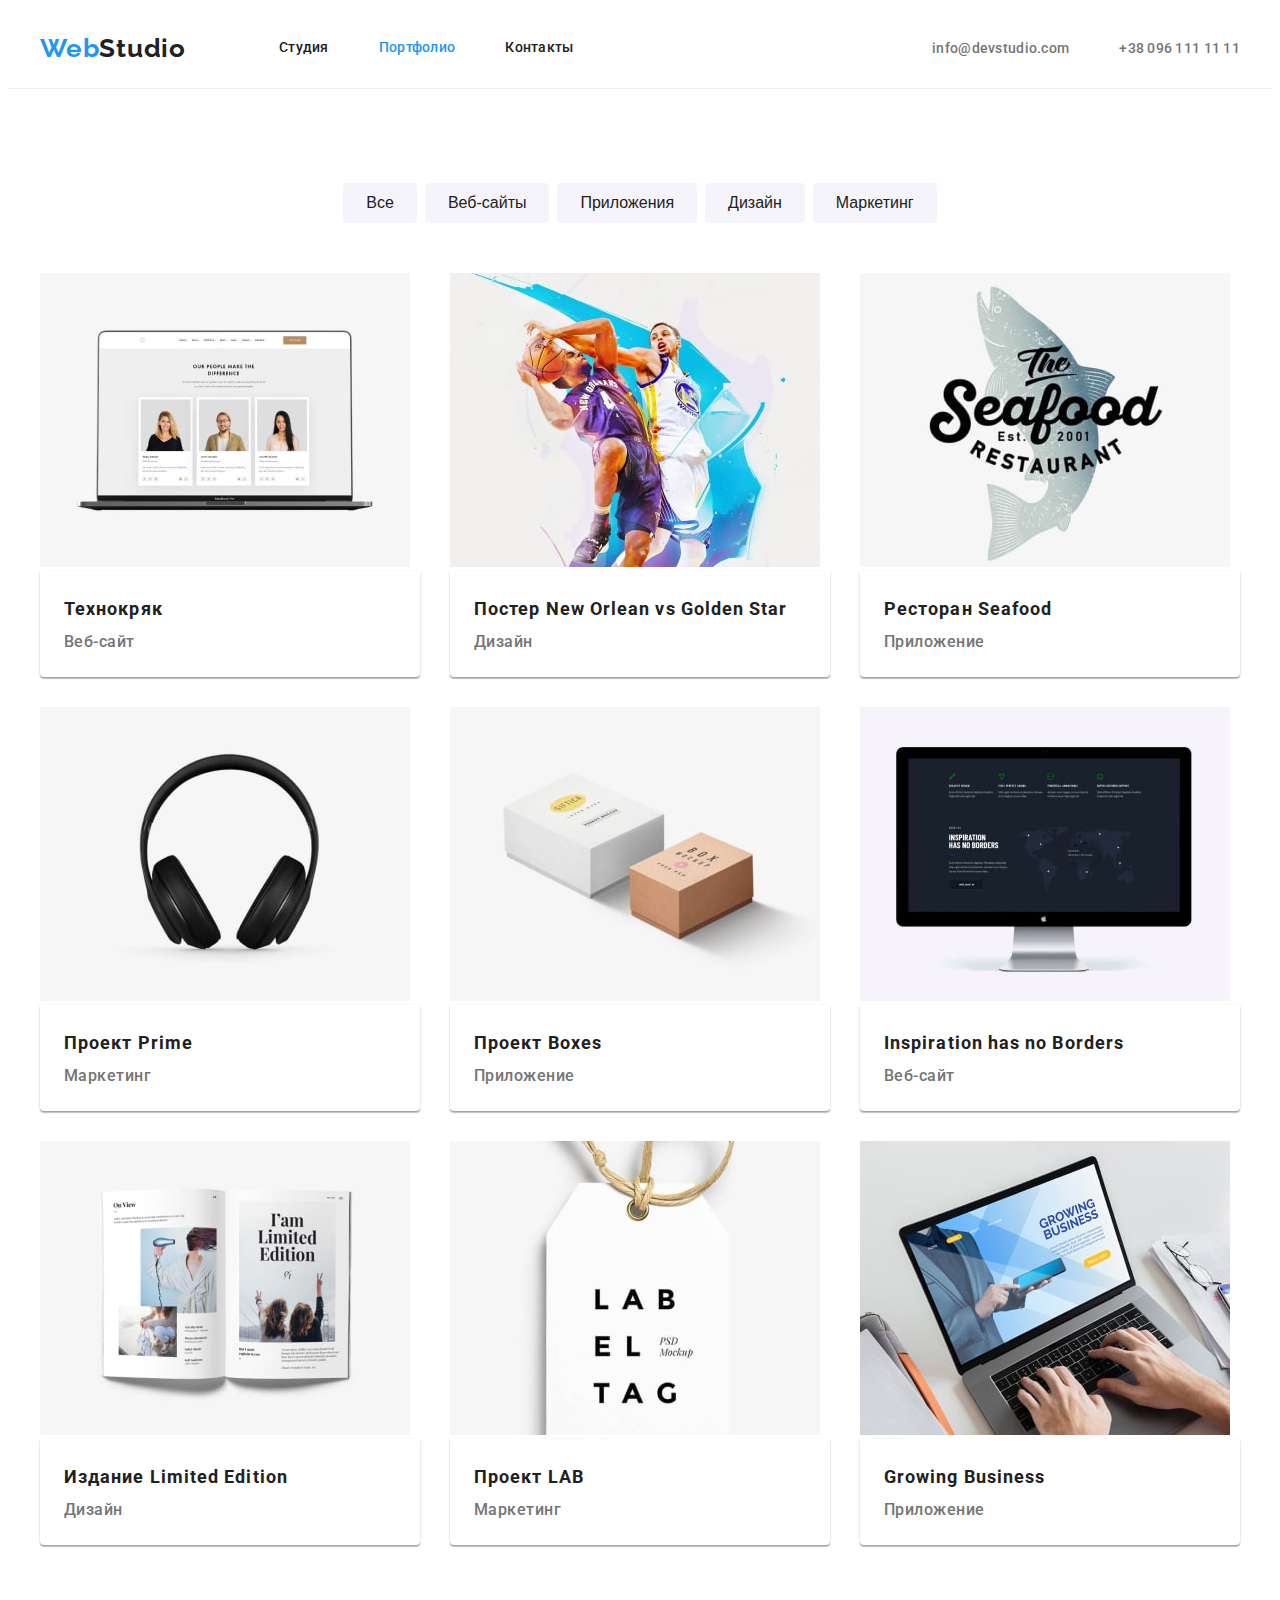
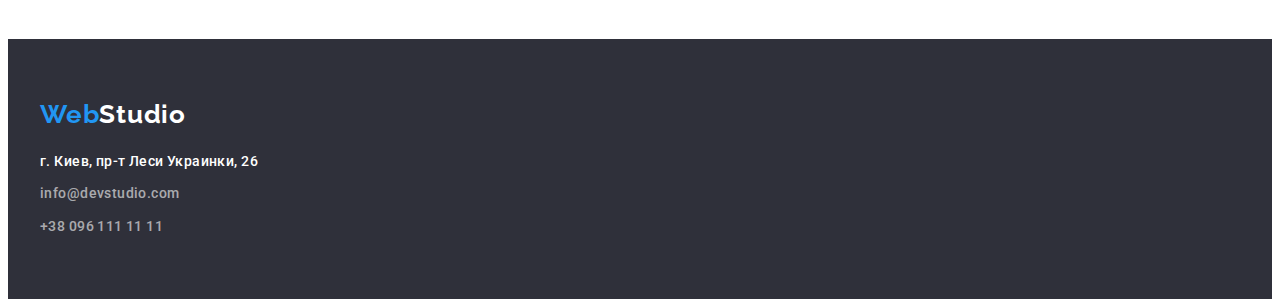
==== portfolio.html @ 84a2682f "hw 4 start" ====
<!DOCTYPE html>
<html lang="ru">
<head>
    <meta charset="UTF-8">
    <meta http-equiv="X-UA-Compatible" content="IE=edge">
    <meta name="viewport" content="width=device-width, initial-scale=1.0">
    <title>WebStudio</title>
    <link rel="preconnect" href="https://fonts.googleapis.com">
    <link rel="preconnect" href="https://fonts.gstatic.com" crossorigin>
    <link
        href="https://fonts.googleapis.com/css2?family=Raleway:wght@700&family=Roboto:wght@400;500;700;900&display=swap"
        rel="stylesheet">
        <link rel="stylesheet" href="https://cdnjs.cloudflare.com/ajax/libs/modern-normalize/1.1.0/modern-normalize.min.css"
            integrity="sha512-wpPYUAdjBVSE4KJnH1VR1HeZfpl1ub8YT/NKx4PuQ5NmX2tKuGu6U/JRp5y+Y8XG2tV+wKQpNHVUX03MfMFn9Q=="
            crossorigin="anonymous" referrerpolicy="no-referrer" />
    <link rel="stylesheet" href="./css/styles.css">
</head>
    <body class="body">
        <!----------------------------HEADER---------------------------->
        <header class="header">
            <nav class="container main-nav">
                <a class="title">Web<span class="title-studio">Studio</span></a>
                <ul class="menu-nav">
                    <li class="item"><a href="./index.html" class="item link">Студия</a></li>
                    <li class="item"><a href="" class="item link current">Портфолио</a></li>
                    <li class="item"><a href="" class="item link">Контакты</a></li>
                </ul>
                <ul class="header-list">
                    <li class="item"><a class="link" href="mailto:info@devstudio.com">info@devstudio.com</a></li>
                    <li class="item"><a class="link" href="tel:+380961111111">+38 096 111 11 11</a></li>
                </ul>
            </nav>
        </header>
        <!----------------------------FUNCTIONS---------------------------->
            <section class="section">
                <div class="container">
                    <h1 class="visually-hidden">Функции</h1>
                    <ul class="menu-list">
                        <li class="item"><button class="button" type="button">Все</button></li>
                        <li class="item"><button class="button" type="button">Веб-сайты</button></li>
                        <li class="item"><button class="button" type="button">Приложения</button></li>
                        <li class="item"><button class="button" type="button">Дизайн</button></li>
                        <li class="item"><button class="button" type="button">Маркетинг</button></li>
                    </ul>
                    <!----------------------------ALL---------------------------->
                    <ul class="all-list">
                        <li class="item">
                            <img src="./images/webpage-img.jpg" alt="Веб-сайт" width="370" height="294">
                            <div class="feature">
                            <h3 class="title">Технокряк</h3>
                            <p class="text">Веб-сайт</p>
                            </div>
                        </li>
                        <li class="item">
                            <img src="./images/design-img.jpg" alt="Дизайн" width="370" height="294">
                            <div class="feature">
                            <h3 class="title">Постер New Orlean vs Golden Star</h3>
                            <p class="text">Дизайн</p>
                            </div>
                        </li>
                        <li class="item">
                            <img src="./images/app-img.jpg" alt="Приложение" width="370" height="294">
                            <div class="feature">
                            <h3 class="title">Ресторан Seafood</h3>
                            <p class="text">Приложение</p>
                            </div>
                        </li>
                        <li class="item">
                            <img src="./images/marketing-img.jpg" alt="Маркетинг" width="370" height="294">
                            <div class="feature">
                            <h3 class="title">Проект Prime</h3>
                            <p class="text">Маркетинг</p>
                            </div>
                        </li>
                        <li class="item">
                            <img src="./images/app2-img.jpg" alt="Приложение" width="370" height="294">
                            <div class="feature">
                            <h3 class="title">Проект Boxes</h3>
                            <p class="text">Приложение</p>
                            </div>
                        </li>
                        <li class="item">
                            <img src="./images/webpage2-img.jpg" alt="Ольга Репина" width="370" height="294">
                            <div class="feature">
                            <h3 class="title">Inspiration has no Borders</h3>
                            <p class="text">Веб-сайт</p>
                            </div>
                        </li>
                        <li class="item">
                            <img src="./images/design2-img.jpg" alt="Дизайн" width="370" height="294">
                            <div class="feature">
                            <h3 class="title">Издание Limited Edition</h3>
                            <p class="text">Дизайн</p>
                            </div>
                        </li>
                        <li class="item">
                            <img src="./images/marketing2-img.jpg" alt="Маркетинг" width="370" height="294">
                            <div class="feature">
                            <h3 class="title">Проект LAB</h3>
                            <p class="text">Маркетинг</p>
                            </div>
                        </li>
                        <li class="item">
                            <img src="./images/app3-img.jpg" alt="Приложение" width="370" height="294">
                            <div class="feature">
                            <h3 class="title">Growing Business</h3>
                            <p class="text">Приложение</p>
                            </div>
                        </li>
                    </ul>
                </div>
            </section>
            <!----------------------------ADRESS---------------------------->
            <footer class="footer ">
                <div class="container">
                    <a class="title">Web<span class="title-studio">Studio</span></a>
                    <address>
                        <ul class="adress-list">
                            <li class="item">
                                <a class="link" href="https://goo.gl/maps/WsUC1m7or1tppbLx8" target="blank"
                                    rel="noopener noreferrer"><span class="geo">г. Киев, пр-т Леси Украинки, 26 </span></a>
                            </li>
                            <li class="item">
                                <a class="link" href="mailto:info@devstudio.com">info@devstudio.com</a>
                            </li>
                            <li class="item">
                                <a class="link" href="tel:+380961111111">+38 096 111 11 11</a>
                            </li>
                        </ul>
                    </address>
                </div>
            </footer>
    </body>
</html>
---- css/styles.css ----
:root {
  --webstudio-color: #2196f3;
  --menu-item-color: #212121;
  --header-adress-color: #757575;
  --hero-pre-title-color: #ffffff;
  --button-title-color: #ffffff;
  --qualities-title-color: #212121;
  --qualities-text-color: #757575;
  --about-title-color: #212121;
  --team-title-color: #212121;
  --employe-title-color: #212121;
  --employe-profession-color: #757575;
  --adress-geo-color: #ffffff;
  --footer-adress-color: rgba(255, 255, 255, 0.6);
  --menu-button-color: #212121;
  --all-item-name-color: #212121;
  --all-item-type: #757575;
}
body {
  font-family: "Roboto", sans-serif;
}
ul {
  list-style: none;
  padding: 0;
  margin: 0;
}
.link {
  text-decoration: none;
}
.no-padding {
  padding-top: 0;
  padding-bottom: 0;
}
.container {
  width: 1200px;
  padding-left: 15px;
  padding-right: 15px;
  margin-left: auto;
  margin-right: auto;
}
h1,
h2,
h3,
p {
  margin: 0px;
}
/*-------------------------------------STUDIO---------------*/
/*----------------------------HEADER----------------------------*/
.header {
  background-color: #ffffff;
  border-bottom: 1px solid #eeeeee;
}
.main-nav {
  display: flex;
  align-items: center;
}
.header .title {
  font-family: Raleway;
  font-weight: 700;
  font-size: 26px;
  line-height: 1.19;
  letter-spacing: 0.03em;
  color: var(--webstudio-color);
}
.header .title-studio {
  color: #212121;
}
.menu-nav {
  display: flex;
  margin-left: 93px;
}
.menu-nav .item + .item {
  margin-left: 50px;
}
.menu-nav .item .link {
  padding: 32px 0;
  font-weight: 500;
  font-size: 14px;
  line-height: 1.14;
  letter-spacing: 0.02em;
  color: var(--menu-item-color);
  display: block;
}
.menu-nav .item.link.current {
  color: #2196f3;
}
.menu-nav .item .link:hover,
.menu-nav .item .link:focus {
  font-weight: 500;
  font-size: 14px;
  line-height: 1.14;
  letter-spacing: 0.02em;
  color: #2196f3;
}
.header-list {
  display: flex;
  margin-left: auto;
}
.header-list .item + .item {
  margin-left: 50px;
}
.header-list .item .link {
  font-weight: 500;
  font-size: 14px;
  line-height: 1.14;
  letter-spacing: 0.02em;
  color: var(--header-adress-color);
}
.header-list .item .link:hover,
.header-list .item .link:focus {
  font-weight: 500;
  font-size: 14px;
  line-height: 1.14;
  letter-spacing: 0.02em;
  color: #2196f3;
}
/*----------------------------HERO----------------------------*/
.hero {
  padding: 200px 0;
  background: #2f303a;
  text-align: center;
}
.hero .title {
  font-weight: 900;
  font-size: 44px;
  line-height: 1.36;
  color: var(--hero-pre-title-color);
}
.hero .button {
  cursor: pointer;
  display: inline-block;
  border: 1px solid transparent;
  border-radius: 4px;
  box-shadow: 0px 4px 4px rgba(0, 0, 0, 0.15);
  padding: 10px 32px;
  min-width: 200px;
  min-height: 50px;
  color: var(--button-title-color);
  background-color: #2196f3;
  font-weight: 700;
  font-size: 16px;
  line-height: 1.87;
}
/*----------------------------FEATURES----------------------------*/
.section {
  padding-top: 94px;
  padding-bottom: 94px;
}
.section .hidden-title {
  position: absolute;
  white-space: nowrap;
  width: 1px;
  height: 1px;
  overflow: hidden;
  border: 0;
  padding: 0;
  clip: rect(0 0 0 0);
  clip-path: inset(50%);
  margin: -1px;
}
.features-list {
  display: flex;
}
.features-list .item + .item {
  margin-left: 30px;
}
.features-list .title {
  margin-top: 0px;
  margin-bottom: 10px;
  font-weight: 700;
  font-size: 14px;
  line-height: 1.14;
  letter-spacing: 0.03em;
  text-transform: uppercase;
  color: var(--qualities-title-color);
}
.features-list .text {
  margin-bottom: 0px;
  font-weight: 400;
  font-size: 14px;
  line-height: 1.71;
  letter-spacing: 0.03em;
  color: var(--qualities-text-color);
}
/*----------------------------ABOUT----------------------------*/
.about {
  padding-top: 0px;
}
.about .title {
  margin-top: 0px;
  margin-bottom: 0px;
  font-weight: 700;
  font-size: 36px;
  line-height: 1.16;
  text-align: center;
  letter-spacing: 0.03em;
  color: var(--about-title-color);
  margin-bottom: 50px;
}
.img {
  display: block;
  max-width: 100%;
}
.about-list {
  display: flex;
}
.about-list .item + .item {
  margin-left: 30px;
}
/*----------------------------TEAM----------------------------*/
.team {
  background: #f5f4fa;
}
.team-title {
  margin-bottom: 50px;
  font-weight: 700;
  font-size: 36px;
  line-height: 1.16;
  text-align: center;
  letter-spacing: 0.03em;
  color: var(--team-title-color);
}
.team-list {
  display: flex;
}
.team-list .item {
  background: #ffffff;
  box-shadow: 0px 1px 3px rgba(0, 0, 0, 0.12), 0px 1px 1px rgba(0, 0, 0, 0.14),
    0px 2px 1px rgba(0, 0, 0, 0.2);
  border-radius: 0px 0px 4px 4px;
}
.team-list .item + .item {
  margin-left: 30px;
}
.team-list .title {
  margin-bottom: 10px;
  font-weight: 500;
  font-size: 16px;
  line-height: 1.18;
  text-align: center;
  letter-spacing: 0.03em;
  color: var(--employe-title-color);
}
.team-list .text {
  font-weight: 400;
  font-size: 16px;
  line-height: 1.18;
  text-align: center;
  letter-spacing: 0.03em;
  color: var(--employe-profession-color);
}
.team .employe {
  padding-top: 30px;
  padding-bottom: 30px;
}
/*----------------------------ADRESS----------------------------*/
.footer {
  padding: 60px 0;
  background: #2f303a;
}
.adress .container {
  padding-top: 30px;
}
footer .title {
  font-style: normal;
  font-family: Raleway;
  font-weight: 700;
  font-size: 26px;
  line-height: 1.19;
  letter-spacing: 0.03em;
  color: var(--webstudio-color);
}
.footer .title-studio {
  color: #ffffff;
}

.adress-list .item {
  margin-top: 20px;
  margin-bottom: 0px;
}
.adress-list .link {
  font-style: normal;
  font-weight: 500;
  font-size: 14px;
  line-height: 1.71;
  letter-spacing: 0.03em;
  color: var(--footer-adress-color);
}
.geo {
  color: var(--adress-geo-color);
}

.adress-list .item + .item {
  margin-top: 9px;
}
/*-------------------------------------PORTFOLIO------------*/
/*----------------------------FUNCTIONS----------------------------*/
.section {
  background: #ffffff;
}
.visually-hidden {
  position: absolute;
  white-space: nowrap;
  width: 1px;
  height: 1px;
  overflow: hidden;
  border: 0;
  padding: 0;
  clip: rect(0 0 0 0);
  clip-path: inset(50%);
  margin: -1px;
}
.menu-list {
  margin-bottom: 50px;
  display: flex;
  justify-content: center;
}
.menu-list .item + .item {
  margin-left: 8px;
}
.menu-list .button {
  cursor: pointer;
  display: inline-block;
  border: 1px solid transparent;
  border-radius: 4px;
  padding: 6px 22px;
  min-width: 73px;
  min-height: 38px;
  color: var(--menu-button-color);
  background-color: #f5f4fa;
  font-weight: 500;
  font-size: 16px;
  line-height: 1.62;
  text-align: center;
}
.menu-list .button:hover,
.menu-list .button:focus {
  background-color: #2196f3;
  color: #ffffff;
  box-shadow: 0px 3px 1px rgba(0, 0, 0, 0.1), 0px 1px 2px rgba(0, 0, 0, 0.08),
    0px 2px 2px rgba(0, 0, 0, 0.12);
}
/*----------------------------ALL----------------------------*/
.all-list .item {
  width: calc((100% - 60px) / 3);
  margin-right: 30px;
  margin-bottom: 30px;
}
.all-list .item:nth-child(3n) {
  margin-right: 0px;
}
.all-list .item:nth-last-child(-n + 3) {
  margin-bottom: 0px;
}

.all-list {
  display: flex;
  flex-wrap: wrap;
}
.all-list .feature {
  padding: 20px 24px;
  background: #ffffff;
  box-shadow: 0px 1px 3px rgba(0, 0, 0, 0.12), 0px 1px 1px rgba(0, 0, 0, 0.14),
    0px 2px 1px rgba(0, 0, 0, 0.2);
  border-radius: 0px 0px 4px 4px;
}
.all-list .title {
  font-weight: 700;
  font-size: 18px;
  line-height: 2;
  letter-spacing: 0.06em;
  color: var(--all-item-name-color);
}
.all-list .text {
  font-weight: 500;
  font-size: 16px;
  line-height: 1.87;
  letter-spacing: 0.03em;
  color: var(--all-item-type);
}
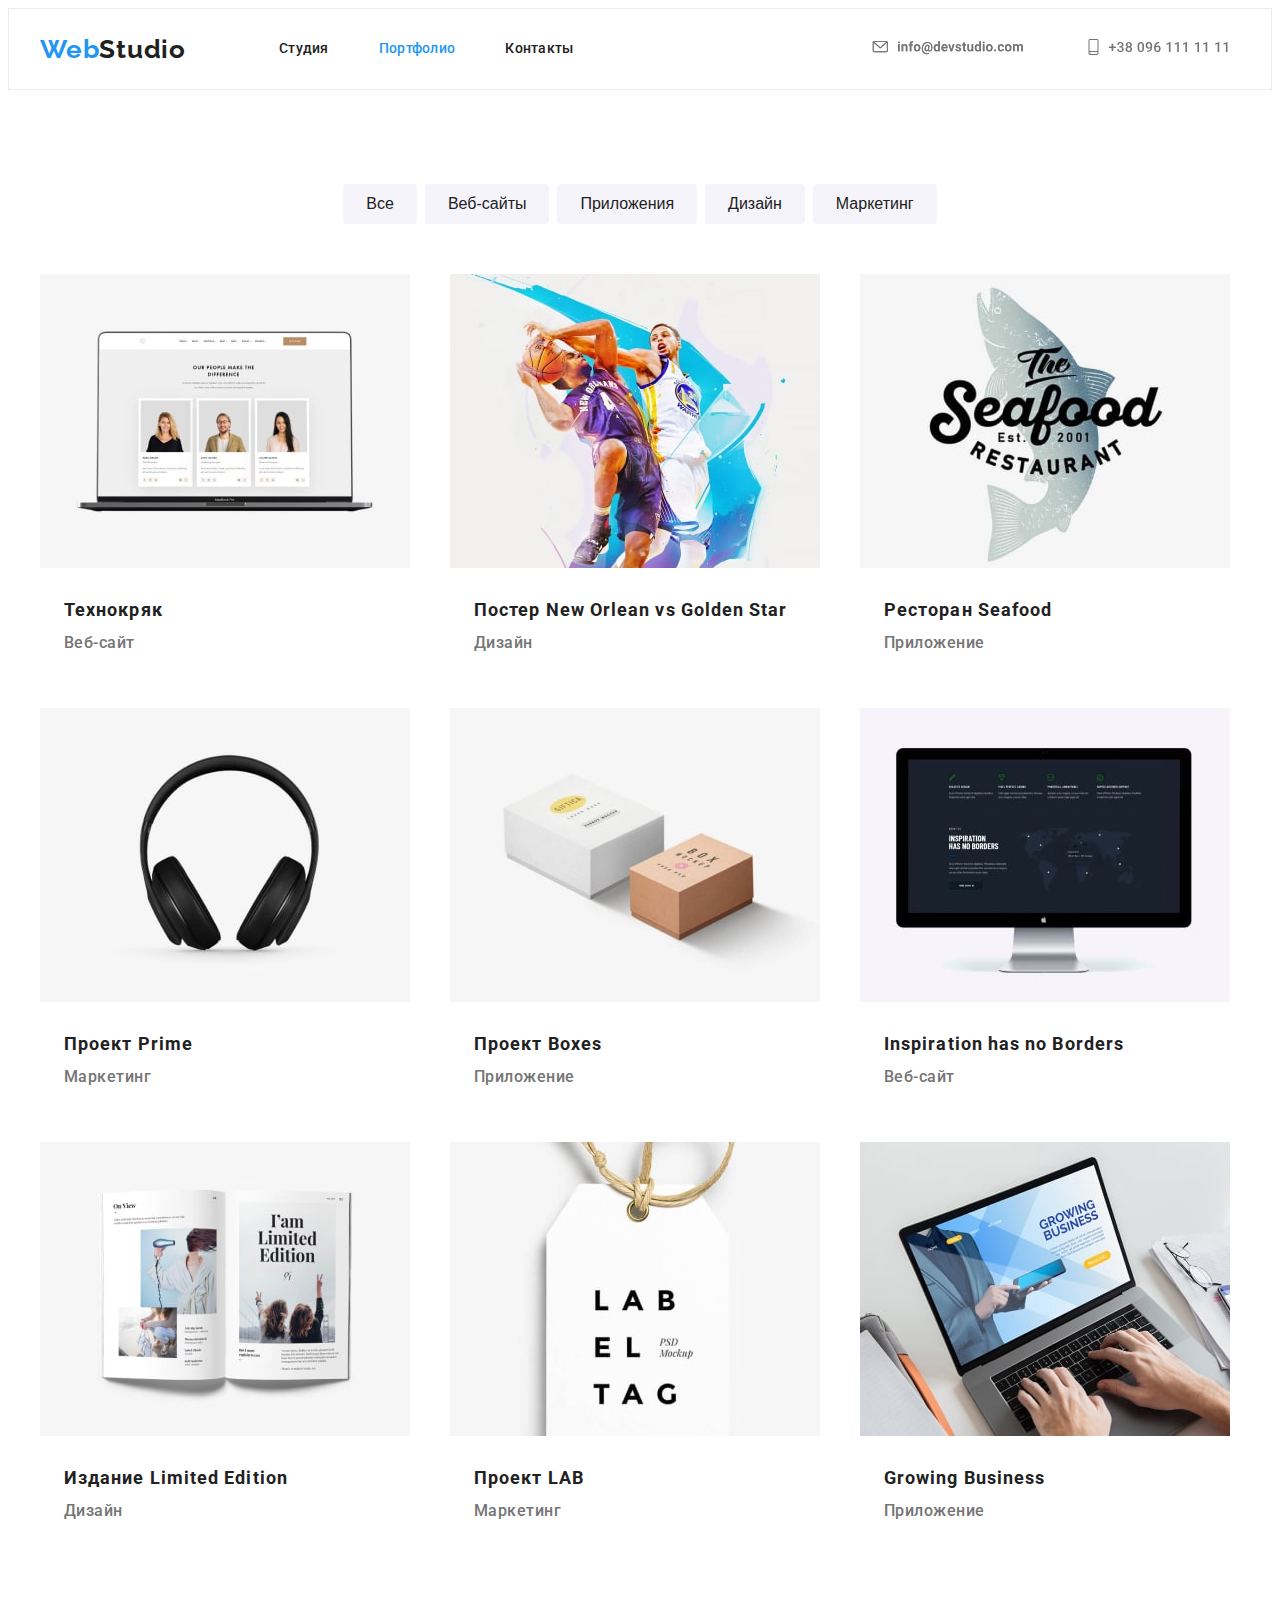
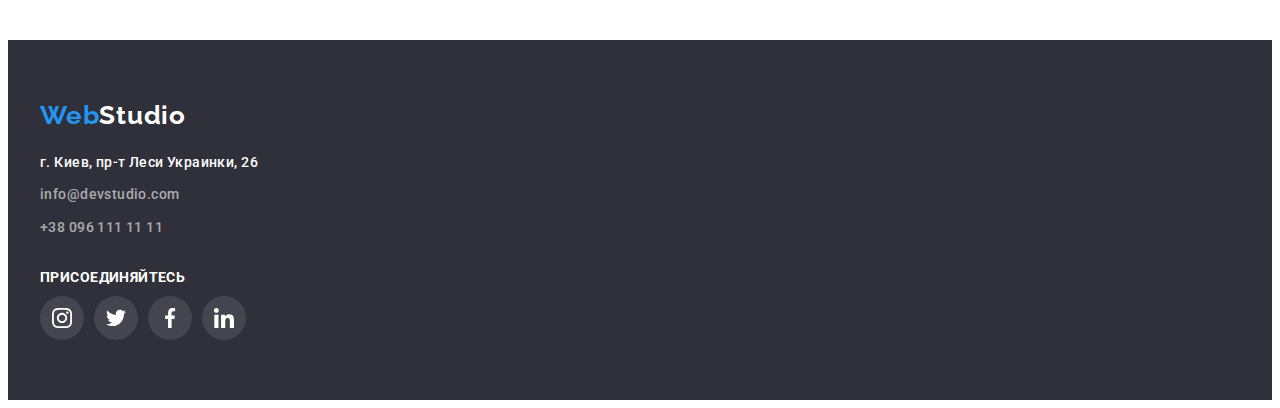
==== commit 7f817c69: "progress" ====
--- a/portfolio.html
+++ b/portfolio.html
@@ -25,9 +25,19 @@
                     <li class="item"><a href="" class="item link current">Портфолио</a></li>
                     <li class="item"><a href="" class="item link">Контакты</a></li>
                 </ul>
-                <ul class="header-list">
-                    <li class="item"><a class="link" href="mailto:info@devstudio.com">info@devstudio.com</a></li>
-                    <li class="item"><a class="link" href="tel:+380961111111">+38 096 111 11 11</a></li>
+                <ul class="list">
+                    <li class="item">
+                        <a class="link" href="mailto:info@devstudio.com">
+                            <svg class="image" width=161 height=16>
+                                <use href="../images/icons.svg#icon-e-mail"></use>
+                            </svg>
+                        </a>
+                    </li>
+                    <li class="item"><a class="link" href="tel:+380961111111">
+                            <svg class="image" width=161 height=16>
+                                <use href="../images/icons.svg#icon-tel"></use>
+                            </svg>
+                        </a></li>
                 </ul>
             </nav>
         </header>
@@ -111,8 +121,8 @@
                 </div>
             </section>
             <!----------------------------ADRESS---------------------------->
-            <footer class="footer ">
-                <div class="container">
+            <footer class="footer">
+                <div class="adress container">
                     <a class="title">Web<span class="title-studio">Studio</span></a>
                     <address>
                         <ul class="adress-list">
@@ -128,6 +138,39 @@
                             </li>
                         </ul>
                     </address>
+                    <div class="soc-link">
+                        <h3 class="second-title">присоединяйтесь</h3>
+                        <ul class="soc-list-footer">
+                            <li class="list-item">
+                                <a href="" class="link">
+                                    <svg class="icon" width="20" height="20">
+                                        <use href="./images/icons.svg#icon-instagram"></use>
+                                    </svg>
+                                </a>
+                            </li>
+                            <li class="list-item">
+                                <a href="" class="link">
+                                    <svg class="icon" width="20" height="20">
+                                        <use href="./images/icons.svg#icon-twitter"></use>
+                                    </svg>
+                                </a>
+                            </li>
+                            <li class="list-item">
+                                <a href="" class="link">
+                                    <svg class="icon" width="20" height="20">
+                                        <use href="./images/icons.svg#icon-facebook"></use>
+                                    </svg>
+                                </a>
+                            </li>
+                            <li class="list-item">
+                                <a href="" class="link">
+                                    <svg class="icon" width="20" height="20">
+                                        <use href="./images/icons.svg#icon-linkedin"></use>
+                                    </svg>
+                                </a>
+                            </li>
+                        </ul>
+                    </div>
                 </div>
             </footer>
     </body>
--- a/css/styles.css
+++ b/css/styles.css
@@ -44,11 +44,15 @@
 p {
   margin: 0px;
 }
+.section {
+  padding-top: 94px;
+  padding-bottom: 94px;
+}
 /*-------------------------------------STUDIO---------------*/
 /*----------------------------HEADER----------------------------*/
 .header {
   background-color: #ffffff;
-  border-bottom: 1px solid #eeeeee;
+  border: 1px solid #ececec;
 }
 .main-nav {
   display: flex;
@@ -92,22 +96,31 @@
   letter-spacing: 0.02em;
   color: #2196f3;
 }
-.header-list {
+.header .list {
   display: flex;
   margin-left: auto;
 }
-.header-list .item + .item {
+.header .list .image {
+  fill: #757575;
+}
+.header .list .image:hover {
+  fill: #2196f3;
+}
+.header .list .item + .item {
   margin-left: 50px;
 }
-.header-list .item .link {
+.header .list .icon {
+  padding-right: 10px;
+}
+.header .list .item .link {
   font-weight: 500;
   font-size: 14px;
   line-height: 1.14;
   letter-spacing: 0.02em;
   color: var(--header-adress-color);
 }
-.header-list .item .link:hover,
-.header-list .item .link:focus {
+.header .list .item .link:hover,
+.header .list .item .link:focus {
   font-weight: 500;
   font-size: 14px;
   line-height: 1.14;
@@ -115,9 +128,23 @@
   color: #2196f3;
 }
 /*----------------------------HERO----------------------------*/
+.overlay {
+  max-width: 1600px;
+  min-height: 600px;
+  padding-top: 200px;
+  margin-left: auto;
+  margin-right: auto;
+  background-image: linear-gradient(
+      rgba(47, 48, 58, 0.4),
+      rgba(47, 48, 58, 0.4)
+    ),
+    url(../images/hero-img.jpg);
+  background-repeat: no-repeat;
+  background-position: center;
+  background-size: cover;
+}
 .hero {
-  padding: 200px 0;
-  background: #2f303a;
+  padding: 0px 0px 0px 0px;
   text-align: center;
 }
 .hero .title {
@@ -127,6 +154,7 @@
   color: var(--hero-pre-title-color);
 }
 .hero .button {
+  margin-top: 30px;
   cursor: pointer;
   display: inline-block;
   border: 1px solid transparent;
@@ -142,10 +170,7 @@
   line-height: 1.87;
 }
 /*----------------------------FEATURES----------------------------*/
-.section {
-  padding-top: 94px;
-  padding-bottom: 94px;
-}
+
 .section .hidden-title {
   position: absolute;
   white-space: nowrap;
@@ -161,11 +186,21 @@
 .features-list {
   display: flex;
 }
+.features-list .image::before {
+  display: block;
+  content: "";
+  height: 120px;
+  background-size: contain;
+  background-repeat: no-repeat;
+  background-position: center;
+  background-color: #f5f4fa;
+}
 .features-list .item + .item {
   margin-left: 30px;
 }
+
 .features-list .title {
-  margin-top: 0px;
+  margin-top: 30px;
   margin-bottom: 10px;
   font-weight: 700;
   font-size: 14px;
@@ -183,10 +218,7 @@
   color: var(--qualities-text-color);
 }
 /*----------------------------ABOUT----------------------------*/
-.about {
-  padding-top: 0px;
-}
-.about .title {
+.about-title {
   margin-top: 0px;
   margin-bottom: 0px;
   font-weight: 700;
@@ -211,7 +243,7 @@
 .team {
   background: #f5f4fa;
 }
-.team-title {
+.team .title {
   margin-bottom: 50px;
   font-weight: 700;
   font-size: 36px;
@@ -220,46 +252,125 @@
   letter-spacing: 0.03em;
   color: var(--team-title-color);
 }
-.team-list {
-  display: flex;
-}
-.team-list .item {
+.team .list {
+  display: flex;
+}
+.team .list .item {
   background: #ffffff;
+}
+.team .list .item + .item {
+  margin-left: 30px;
+}
+.team .list .title {
+  margin-bottom: 10px;
+  font-weight: 500;
+  font-size: 16px;
+  line-height: 1.18;
+  text-align: center;
+  letter-spacing: 0.03em;
+  color: var(--employe-title-color);
+}
+.team .list .text {
+  margin-bottom: 16px;
+  font-weight: 400;
+  font-size: 16px;
+  line-height: 1.18;
+  text-align: center;
+  letter-spacing: 0.03em;
+  color: var(--employe-profession-color);
+}
+.team .employe {
+  padding-top: 30px;
+  padding-bottom: 30px;
   box-shadow: 0px 1px 3px rgba(0, 0, 0, 0.12), 0px 1px 1px rgba(0, 0, 0, 0.14),
     0px 2px 1px rgba(0, 0, 0, 0.2);
   border-radius: 0px 0px 4px 4px;
 }
-.team-list .item + .item {
+.soc-list {
+  display: flex;
+  justify-content: center;
+}
+.soc-list .icon {
+  fill: currentColor;
+}
+.soc-list .list-item {
+  width: 44px;
+  height: 44px;
+}
+.soc-list .list-item + .list-item {
+  margin-left: 10px;
+}
+.soc-list .link {
+  cursor: pointer;
+  width: 100%;
+  height: 100%;
+  border-radius: 50%;
+  display: flex;
+  align-items: center;
+  justify-content: center;
+  background-color: #ffffff;
+  color: #afb1b8;
+}
+.soc-list .link:hover,
+.soc-list .link:focus {
+  background-color: #2196f3;
+  color: #ffffff;
+}
+
+/*----------------------------CLIENTS----------------------------*/
+.clients .list {
+  display: flex;
+}
+.clients-title {
+  margin-top: 0px;
+  margin-bottom: 0px;
+  font-weight: 700;
+  font-size: 36px;
+  line-height: 1.16;
+  text-align: center;
+  letter-spacing: 0.03em;
+  color: var(--about-title-color);
+  margin-bottom: 50px;
+}
+.clients .button {
+  color: #afb1b8;
+  background-color: #ffffff;
+  border: 1px solid #afb1b8;
+  box-sizing: border-box;
+  border-radius: 4px;
+}
+.clients .button:hover {
+  color: #2196f3;
+  background-color: #ffffff;
+  border: 1px solid #2196f3;
+}
+.clients .button-icon {
+  fill: currentColor;
+  padding: 16px 32px;
+}
+
+.clients .list .item {
+  display: block;
+  content: "";
+  width: 170px;
+  height: 92px;
+  background-size: contain;
+  background-position: center;
+  background-color: #f5f4fa;
+}
+.clients .list .item + .item {
   margin-left: 30px;
-}
-.team-list .title {
-  margin-bottom: 10px;
-  font-weight: 500;
-  font-size: 16px;
-  line-height: 1.18;
-  text-align: center;
-  letter-spacing: 0.03em;
-  color: var(--employe-title-color);
-}
-.team-list .text {
-  font-weight: 400;
-  font-size: 16px;
-  line-height: 1.18;
-  text-align: center;
-  letter-spacing: 0.03em;
-  color: var(--employe-profession-color);
-}
-.team .employe {
-  padding-top: 30px;
-  padding-bottom: 30px;
 }
 /*----------------------------ADRESS----------------------------*/
 .footer {
   padding: 60px 0;
   background: #2f303a;
-}
+  display: flex;
+}
+
 .adress .container {
   padding-top: 30px;
+  display: flex;
 }
 footer .title {
   font-style: normal;
@@ -273,7 +384,6 @@
 .footer .title-studio {
   color: #ffffff;
 }
-
 .adress-list .item {
   margin-top: 20px;
   margin-bottom: 0px;
@@ -293,11 +403,48 @@
 .adress-list .item + .item {
   margin-top: 9px;
 }
+
+.soc-link .second-title {
+  margin-top: 30px;
+  margin-bottom: 10px;
+  font-weight: 700;
+  font-size: 14px;
+  line-height: 1.14;
+  letter-spacing: 0.03em;
+  text-transform: uppercase;
+  color: #ffffff;
+}
+.soc-list-footer {
+  display: flex;
+}
+.soc-list-footer .icon {
+  fill: currentColor;
+}
+.soc-list-footer .list-item {
+  width: 44px;
+  height: 44px;
+}
+.soc-list-footer .list-item + .list-item {
+  margin-left: 10px;
+}
+.soc-list-footer .link {
+  cursor: pointer;
+  width: 100%;
+  height: 100%;
+  border-radius: 50%;
+  display: flex;
+  align-items: center;
+  justify-content: center;
+  background-color: rgba(255, 255, 255, 0.1);
+  color: #ffffff;
+}
+.soc-list-footer .link:hover,
+.soc-list-footer .link:focus {
+  background-color: #2196f3;
+  color: #ffffff;
+}
 /*-------------------------------------PORTFOLIO------------*/
 /*----------------------------FUNCTIONS----------------------------*/
-.section {
-  background: #ffffff;
-}
 .visually-hidden {
   position: absolute;
   white-space: nowrap;
@@ -360,9 +507,12 @@
 .all-list .feature {
   padding: 20px 24px;
   background: #ffffff;
+
+  border-radius: 0px 0px 4px 4px;
+}
+.all-list .item:hover {
   box-shadow: 0px 1px 3px rgba(0, 0, 0, 0.12), 0px 1px 1px rgba(0, 0, 0, 0.14),
     0px 2px 1px rgba(0, 0, 0, 0.2);
-  border-radius: 0px 0px 4px 4px;
 }
 .all-list .title {
   font-weight: 700;
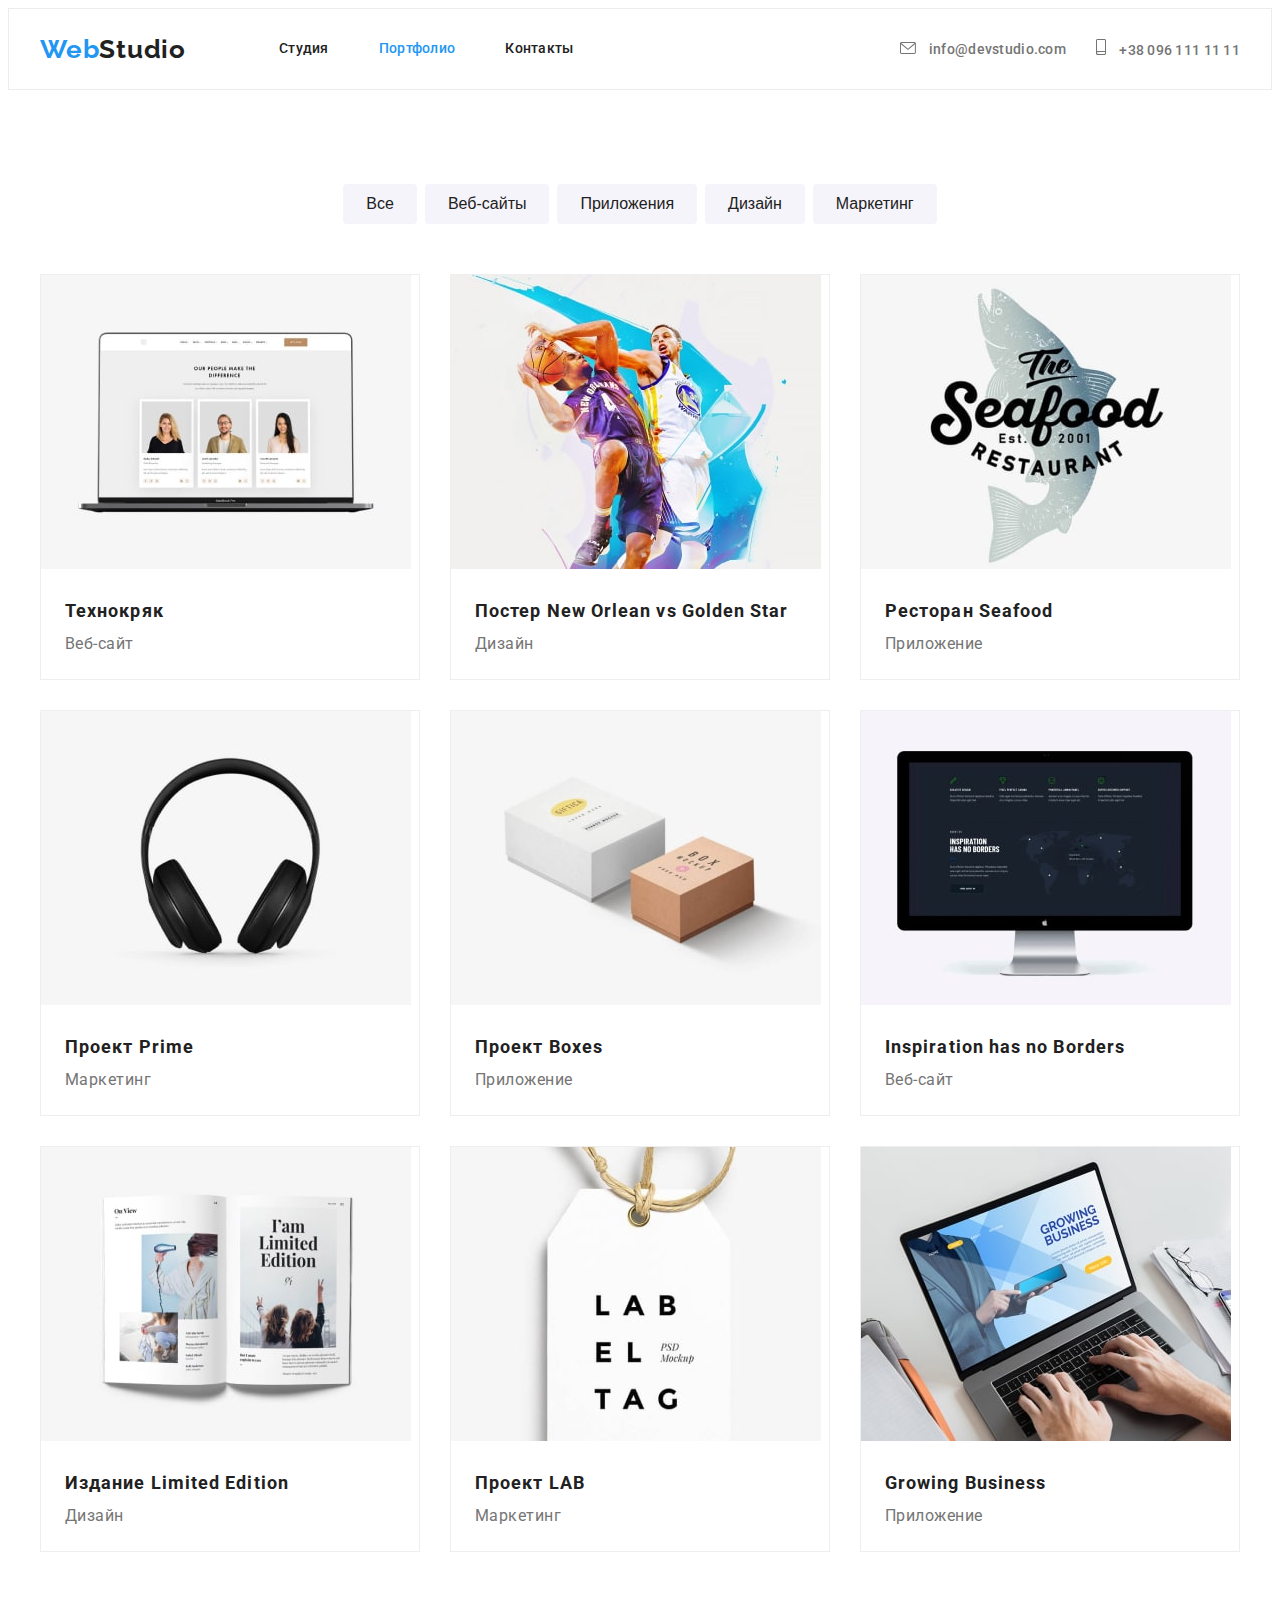
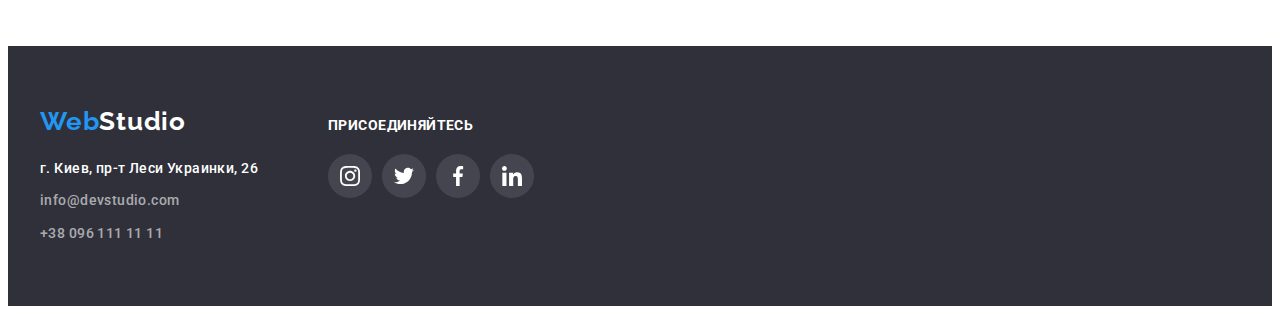
==== commit 890734bf: "finaly" ====
--- a/portfolio.html
+++ b/portfolio.html
@@ -25,19 +25,23 @@
                     <li class="item"><a href="" class="item link current">Портфолио</a></li>
                     <li class="item"><a href="" class="item link">Контакты</a></li>
                 </ul>
-                <ul class="list">
+                <ul class="contacts">
                     <li class="item">
                         <a class="link" href="mailto:info@devstudio.com">
-                            <svg class="image" width=161 height=16>
-                                <use href="../images/icons.svg#icon-e-mail"></use>
+                            <svg class="icon" width=16px height=12px>
+                                <use href="./images/icons.svg#icon-envelope"></use>
                             </svg>
+                            info@devstudio.com
                         </a>
                     </li>
-                    <li class="item"><a class="link" href="tel:+380961111111">
-                            <svg class="image" width=161 height=16>
-                                <use href="../images/icons.svg#icon-tel"></use>
+                    <li class="item">
+                        <a class="link" href="tel:+380961111111">
+                            <svg class="icon" width=10 height=16>
+                                <use href="./images/icons.svg#icon-smartphone"></use>
                             </svg>
-                        </a></li>
+                            +38 096 111 11 11
+                        </a>
+                    </li>
                 </ul>
             </nav>
         </header>
@@ -53,116 +57,137 @@
                         <li class="item"><button class="button" type="button">Маркетинг</button></li>
                     </ul>
                     <!----------------------------ALL---------------------------->
-                    <ul class="all-list">
-                        <li class="item">
+                    <ul class="projects">
+                        <li class="item">
+                            <a href="" class="link" type="button">
                             <img src="./images/webpage-img.jpg" alt="Веб-сайт" width="370" height="294">
                             <div class="feature">
                             <h3 class="title">Технокряк</h3>
                             <p class="text">Веб-сайт</p>
                             </div>
-                        </li>
-                        <li class="item">
+                            </a>
+                        </li>
+                        <li class="item">
+                            <a href="" class="link" type="button">
                             <img src="./images/design-img.jpg" alt="Дизайн" width="370" height="294">
                             <div class="feature">
                             <h3 class="title">Постер New Orlean vs Golden Star</h3>
                             <p class="text">Дизайн</p>
                             </div>
-                        </li>
-                        <li class="item">
+                            </a>
+                        </li>
+                        <li class="item">
+                            <a href="" class="link" type="button">
                             <img src="./images/app-img.jpg" alt="Приложение" width="370" height="294">
                             <div class="feature">
                             <h3 class="title">Ресторан Seafood</h3>
                             <p class="text">Приложение</p>
                             </div>
-                        </li>
-                        <li class="item">
+                            </a>
+                        </li>
+                        <li class="item">
+                            <a href="" class="link" type="button">
                             <img src="./images/marketing-img.jpg" alt="Маркетинг" width="370" height="294">
                             <div class="feature">
                             <h3 class="title">Проект Prime</h3>
                             <p class="text">Маркетинг</p>
                             </div>
-                        </li>
-                        <li class="item">
+                            </a>
+                        </li>
+                        <li class="item">
+                            <a href="" class="link" type="button">
                             <img src="./images/app2-img.jpg" alt="Приложение" width="370" height="294">
                             <div class="feature">
                             <h3 class="title">Проект Boxes</h3>
                             <p class="text">Приложение</p>
                             </div>
-                        </li>
-                        <li class="item">
+                            </a>
+                        </li>
+                        <li class="item">
+                            <a href="" class="link" type="button">
                             <img src="./images/webpage2-img.jpg" alt="Ольга Репина" width="370" height="294">
                             <div class="feature">
                             <h3 class="title">Inspiration has no Borders</h3>
                             <p class="text">Веб-сайт</p>
                             </div>
-                        </li>
-                        <li class="item">
+                            </a>
+                        </li>
+                        <li class="item">
+                            <a href="" class="link" type="button">
                             <img src="./images/design2-img.jpg" alt="Дизайн" width="370" height="294">
                             <div class="feature">
                             <h3 class="title">Издание Limited Edition</h3>
                             <p class="text">Дизайн</p>
                             </div>
-                        </li>
-                        <li class="item">
+                            </a>
+                        </li>
+                        <li class="item">
+                            <a href="" class="link" type="button">
                             <img src="./images/marketing2-img.jpg" alt="Маркетинг" width="370" height="294">
                             <div class="feature">
                             <h3 class="title">Проект LAB</h3>
                             <p class="text">Маркетинг</p>
                             </div>
-                        </li>
-                        <li class="item">
+                            </a>
+                        </li>
+                        <li class="item">
+                            <a href="" class="link" type="button">
                             <img src="./images/app3-img.jpg" alt="Приложение" width="370" height="294">
                             <div class="feature">
                             <h3 class="title">Growing Business</h3>
                             <p class="text">Приложение</p>
                             </div>
+                            </a>
                         </li>
                     </ul>
                 </div>
             </section>
             <!----------------------------ADRESS---------------------------->
             <footer class="footer">
-                <div class="adress container">
-                    <a class="title">Web<span class="title-studio">Studio</span></a>
-                    <address>
-                        <ul class="adress-list">
-                            <li class="item">
-                                <a class="link" href="https://goo.gl/maps/WsUC1m7or1tppbLx8" target="blank"
-                                    rel="noopener noreferrer"><span class="geo">г. Киев, пр-т Леси Украинки, 26 </span></a>
-                            </li>
-                            <li class="item">
-                                <a class="link" href="mailto:info@devstudio.com">info@devstudio.com</a>
-                            </li>
-                            <li class="item">
-                                <a class="link" href="tel:+380961111111">+38 096 111 11 11</a>
-                            </li>
-                        </ul>
-                    </address>
+                <div class="container">
+                    <div class="adress">
+            
+                        <address>
+                            <a class="title">Web<span class="title-studio">Studio</span></a>
+                            <ul class="list">
+                                <li class="item">
+                                    <a class="link" href="https://goo.gl/maps/WsUC1m7or1tppbLx8" target="blank"
+                                        rel="noopener noreferrer"><span class="geo">г. Киев, пр-т Леси Украинки, 26 </span></a>
+                                </li>
+                                <li class="item">
+                                    <a class="link" href="mailto:info@devstudio.com">info@devstudio.com</a>
+                                </li>
+                                <li class="item">
+                                    <a class="link" href="tel:+380961111111">+38 096 111 11 11</a>
+                                </li>
+                            </ul>
+                        </address>
+                    </div>
                     <div class="soc-link">
-                        <h3 class="second-title">присоединяйтесь</h3>
-                        <ul class="soc-list-footer">
-                            <li class="list-item">
+                        <h3 class="title">присоединяйтесь</h3>
+                        <ul class="list">
+                            <li class="item">
                                 <a href="" class="link">
                                     <svg class="icon" width="20" height="20">
                                         <use href="./images/icons.svg#icon-instagram"></use>
                                     </svg>
                                 </a>
                             </li>
-                            <li class="list-item">
+                            <li class="item">
                                 <a href="" class="link">
                                     <svg class="icon" width="20" height="20">
                                         <use href="./images/icons.svg#icon-twitter"></use>
                                     </svg>
                                 </a>
                             </li>
-                            <li class="list-item">
+                            <li class="item">
                                 <a href="" class="link">
                                     <svg class="icon" width="20" height="20">
                                         <use href="./images/icons.svg#icon-facebook"></use>
                                     </svg>
                                 </a>
                             </li>
-                            <li class="list-item">
+                            <li class="item">
                                 <a href="" class="link">
                                     <svg class="icon" width="20" height="20">
                                         <use href="./images/icons.svg#icon-linkedin"></use>
--- a/css/styles.css
+++ b/css/styles.css
@@ -76,7 +76,7 @@
 .menu-nav .item + .item {
   margin-left: 50px;
 }
-.menu-nav .item .link {
+.menu-nav .link {
   padding: 32px 0;
   font-weight: 500;
   font-size: 14px;
@@ -85,42 +85,40 @@
   color: var(--menu-item-color);
   display: block;
 }
-.menu-nav .item.link.current {
+.menu-nav .link.current {
   color: #2196f3;
 }
-.menu-nav .item .link:hover,
-.menu-nav .item .link:focus {
+.menu-nav .link:hover,
+.menu-nav .link:focus {
   font-weight: 500;
   font-size: 14px;
   line-height: 1.14;
   letter-spacing: 0.02em;
   color: #2196f3;
 }
-.header .list {
+.contacts {
   display: flex;
   margin-left: auto;
 }
-.header .list .image {
-  fill: #757575;
-}
-.header .list .image:hover {
-  fill: #2196f3;
-}
-.header .list .item + .item {
-  margin-left: 50px;
-}
-.header .list .icon {
-  padding-right: 10px;
-}
-.header .list .item .link {
+.contacts .item + .item {
+  margin-left: 30px;
+}
+.contacts .icon {
+  margin-right: 10px;
+  fill: currentColor;
+}
+.contacts .icon:hover {
+  fill: currentColor;
+}
+.contacts .item .link {
   font-weight: 500;
   font-size: 14px;
   line-height: 1.14;
   letter-spacing: 0.02em;
   color: var(--header-adress-color);
 }
-.header .list .item .link:hover,
-.header .list .item .link:focus {
+.contacts .item .link:hover,
+.contacts .item .link:focus {
   font-weight: 500;
   font-size: 14px;
   line-height: 1.14;
@@ -129,8 +127,8 @@
 }
 /*----------------------------HERO----------------------------*/
 .overlay {
+  padding: 200px 0px;
   max-width: 1600px;
-  min-height: 600px;
   padding-top: 200px;
   margin-left: auto;
   margin-right: auto;
@@ -183,23 +181,24 @@
   clip-path: inset(50%);
   margin: -1px;
 }
-.features-list {
-  display: flex;
-}
-.features-list .image::before {
-  display: block;
-  content: "";
+.features .list {
+  display: flex;
+}
+.features .image {
+  display: flex;
+  width: 270px;
   height: 120px;
-  background-size: contain;
-  background-repeat: no-repeat;
-  background-position: center;
-  background-color: #f5f4fa;
-}
-.features-list .item + .item {
+  background: #f5f4fa;
+  border-radius: 4px;
+  align-items: center;
+  justify-content: center;
+  margin-bottom: 30px;
+}
+.features .item + .item {
   margin-left: 30px;
 }
 
-.features-list .title {
+.features .title {
   margin-top: 30px;
   margin-bottom: 10px;
   font-weight: 700;
@@ -209,7 +208,7 @@
   text-transform: uppercase;
   color: var(--qualities-title-color);
 }
-.features-list .text {
+.features .text {
   margin-bottom: 0px;
   font-weight: 400;
   font-size: 14px;
@@ -318,7 +317,7 @@
 }
 
 /*----------------------------CLIENTS----------------------------*/
-.clients .list {
+.clients {
   display: flex;
 }
 .clients-title {
@@ -332,33 +331,31 @@
   color: var(--about-title-color);
   margin-bottom: 50px;
 }
-.clients .button {
+.clients .link {
+  display: flex;
+  width: 100%;
+  height: 100%;
   color: #afb1b8;
   background-color: #ffffff;
   border: 1px solid #afb1b8;
-  box-sizing: border-box;
   border-radius: 4px;
-}
-.clients .button:hover {
+  align-items: center;
+  justify-content: center;
+}
+.clients .link:hover {
   color: #2196f3;
   background-color: #ffffff;
   border: 1px solid #2196f3;
 }
-.clients .button-icon {
+.clients .icon {
   fill: currentColor;
-  padding: 16px 32px;
 }
 
-.clients .list .item {
-  display: block;
-  content: "";
+.clients .item {
   width: 170px;
   height: 92px;
-  background-size: contain;
-  background-position: center;
-  background-color: #f5f4fa;
-}
-.clients .list .item + .item {
+}
+.clients .item + .item {
   margin-left: 30px;
 }
 /*----------------------------ADRESS----------------------------*/
@@ -368,11 +365,16 @@
   display: flex;
 }
 
-.adress .container {
-  padding-top: 30px;
-  display: flex;
-}
-footer .title {
+.footer .container {
+  display: flex;
+}
+.adress {
+  margin-right: 70px;
+}
+.adress .list {
+  margin-top: 20px;
+}
+.adress .title {
   font-style: normal;
   font-family: Raleway;
   font-weight: 700;
@@ -381,14 +383,13 @@
   letter-spacing: 0.03em;
   color: var(--webstudio-color);
 }
-.footer .title-studio {
+.adress .title-studio {
   color: #ffffff;
 }
-.adress-list .item {
-  margin-top: 20px;
-  margin-bottom: 0px;
-}
-.adress-list .link {
+.adress .item + .item {
+  margin-top: 9px;
+}
+.adress .link {
   font-style: normal;
   font-weight: 500;
   font-size: 14px;
@@ -399,14 +400,12 @@
 .geo {
   color: var(--adress-geo-color);
 }
-
-.adress-list .item + .item {
-  margin-top: 9px;
-}
-
-.soc-link .second-title {
-  margin-top: 30px;
-  margin-bottom: 10px;
+.soc-link {
+  width: 206px;
+  height: 80px;
+}
+.soc-link .title {
+  margin-top: 12px;
   font-weight: 700;
   font-size: 14px;
   line-height: 1.14;
@@ -414,20 +413,21 @@
   text-transform: uppercase;
   color: #ffffff;
 }
-.soc-list-footer {
-  display: flex;
-}
-.soc-list-footer .icon {
+.soc-link .list {
+  display: flex;
+  margin-top: 20px;
+}
+.soc-link .icon {
   fill: currentColor;
 }
-.soc-list-footer .list-item {
+.soc-link .item {
   width: 44px;
   height: 44px;
 }
-.soc-list-footer .list-item + .list-item {
+.soc-link .item + .item {
   margin-left: 10px;
 }
-.soc-list-footer .link {
+.soc-link .link {
   cursor: pointer;
   width: 100%;
   height: 100%;
@@ -438,8 +438,8 @@
   background-color: rgba(255, 255, 255, 0.1);
   color: #ffffff;
 }
-.soc-list-footer .link:hover,
-.soc-list-footer .link:focus {
+.soc-link .link:hover,
+.soc-link .link:focus {
   background-color: #2196f3;
   color: #ffffff;
 }
@@ -488,41 +488,42 @@
     0px 2px 2px rgba(0, 0, 0, 0.12);
 }
 /*----------------------------ALL----------------------------*/
-.all-list .item {
+.projects {
+  display: flex;
+  flex-wrap: wrap;
+}
+.projects .item {
   width: calc((100% - 60px) / 3);
   margin-right: 30px;
   margin-bottom: 30px;
-}
-.all-list .item:nth-child(3n) {
+  background: #ffffff;
+  border: 1px solid #eeeeee;
+  box-sizing: border-box;
+}
+.projects .item:nth-child(3n) {
   margin-right: 0px;
 }
-.all-list .item:nth-last-child(-n + 3) {
+.projects .item:nth-last-child(-n + 3) {
   margin-bottom: 0px;
 }
-
-.all-list {
-  display: flex;
-  flex-wrap: wrap;
-}
-.all-list .feature {
+.projects .feature {
   padding: 20px 24px;
   background: #ffffff;
-
-  border-radius: 0px 0px 4px 4px;
-}
-.all-list .item:hover {
-  box-shadow: 0px 1px 3px rgba(0, 0, 0, 0.12), 0px 1px 1px rgba(0, 0, 0, 0.14),
-    0px 2px 1px rgba(0, 0, 0, 0.2);
-}
-.all-list .title {
+}
+.projects .link:hover,
+.projects .link:focus {
+  box-shadow: 0px 1px 1px rgba(0, 0, 0, 0.12), 0px 4px 4px rgba(0, 0, 0, 0.06),
+    1px 4px 6px rgba(0, 0, 0, 0.16);
+}
+.projects .title {
   font-weight: 700;
   font-size: 18px;
   line-height: 2;
   letter-spacing: 0.06em;
   color: var(--all-item-name-color);
 }
-.all-list .text {
-  font-weight: 500;
+.projects .text {
+  font-weight: 400;
   font-size: 16px;
   line-height: 1.87;
   letter-spacing: 0.03em;
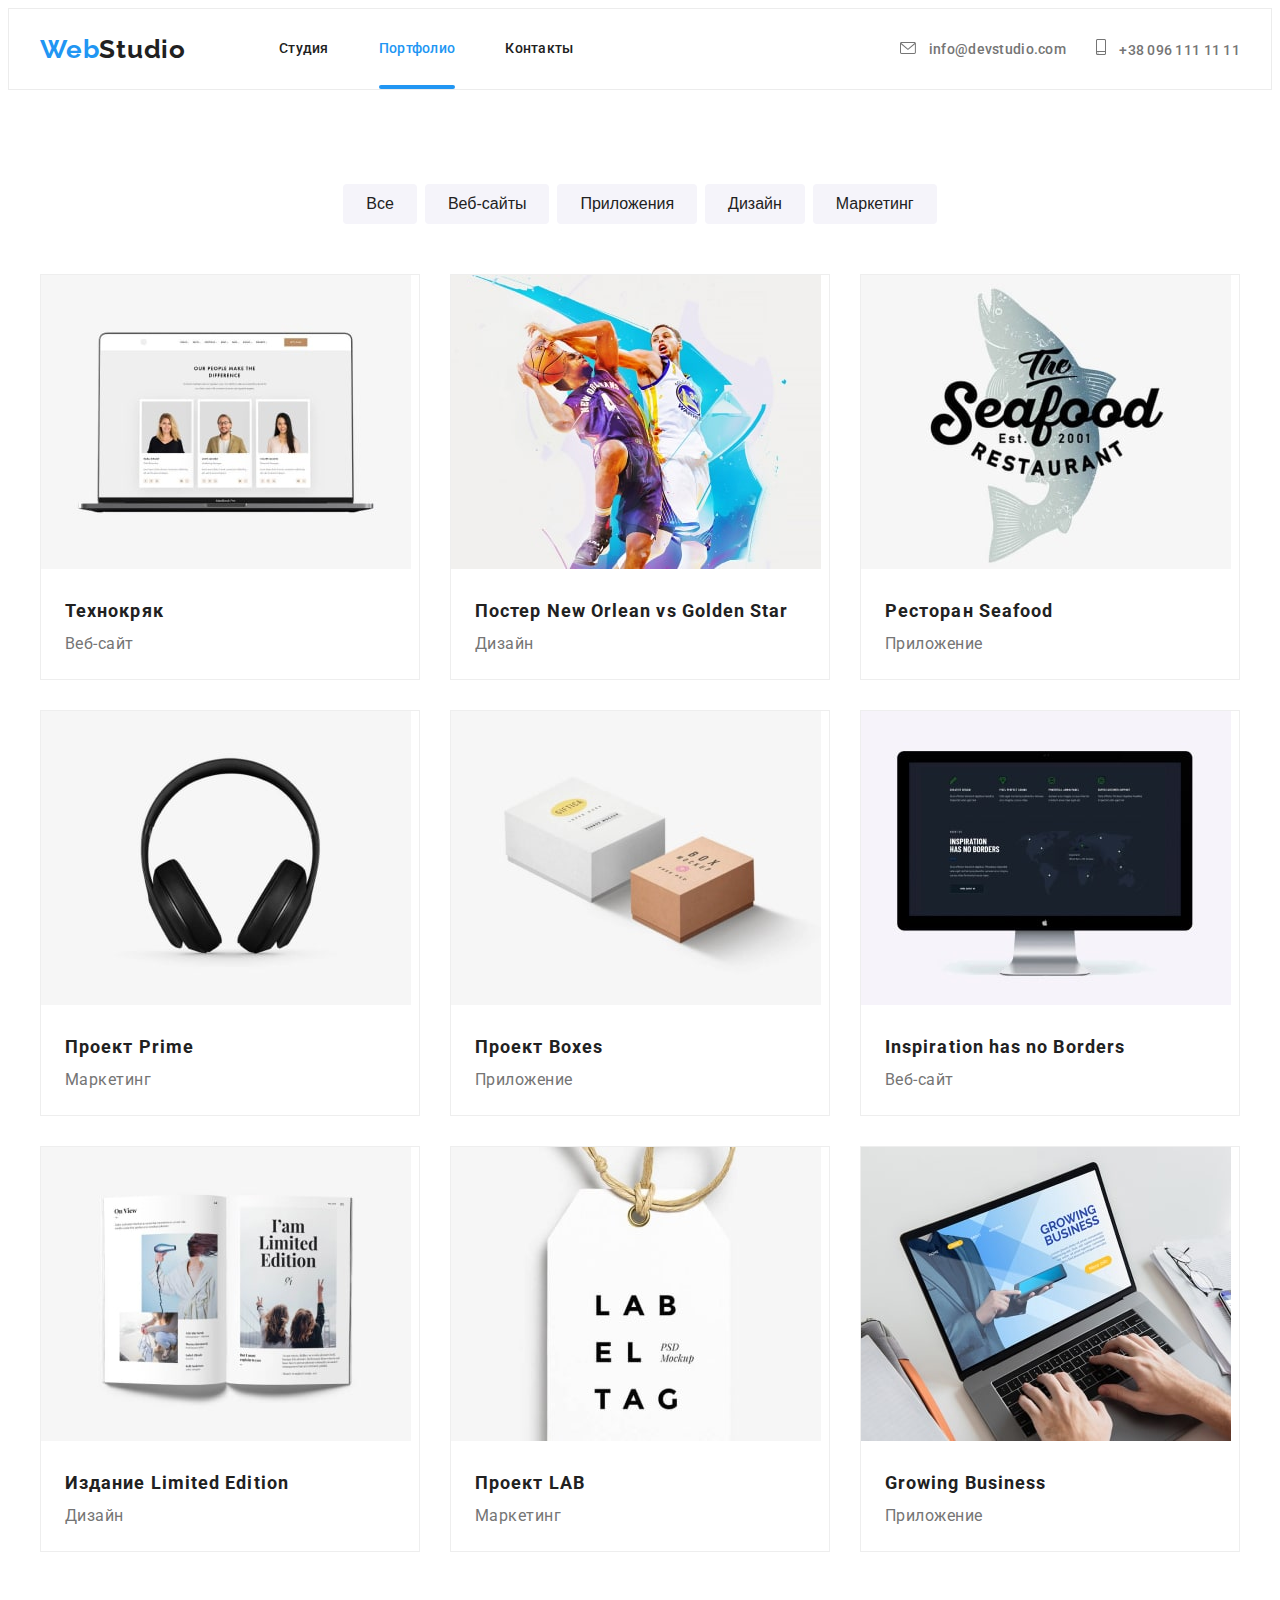
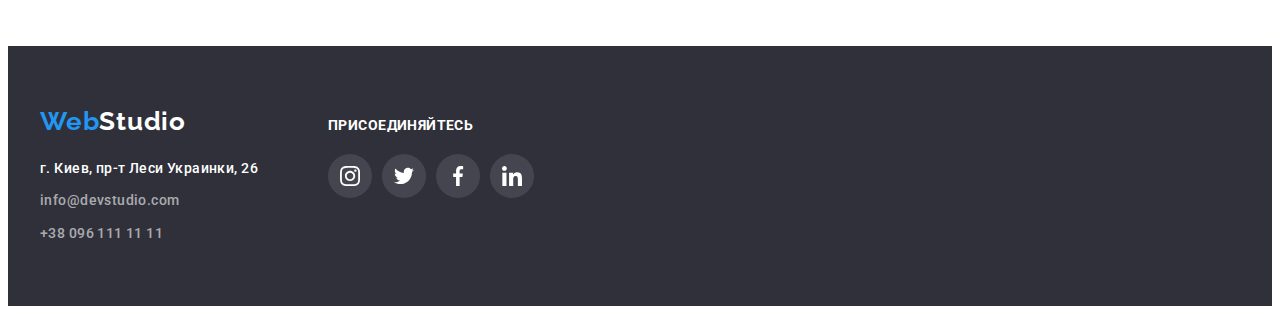
==== commit f2afd4cd: "some progress" ====
--- a/portfolio.html
+++ b/portfolio.html
@@ -60,7 +60,12 @@
                     <ul class="projects">
                         <li class="item">
                             <a href="" class="link" type="button">
+                                <div class="wrap">
                             <img src="./images/webpage-img.jpg" alt="Веб-сайт" width="370" height="294">
+                            <p class="description-text">Lorem ipsum, dolor sit amet consectetur adipisicing elit.
+                                Molestiae laudantium minus enim natus suscipit illum.
+                                Odio eum asperiores necessitatibus!</p>
+                            </div>
                             <div class="feature">
                             <h3 class="title">Технокряк</h3>
                             <p class="text">Веб-сайт</p>
@@ -69,7 +74,12 @@
                         </li>
                         <li class="item">
                             <a href="" class="link" type="button">
+                                <div class="wrap">
                             <img src="./images/design-img.jpg" alt="Дизайн" width="370" height="294">
+                            <p class="description-text">Lorem ipsum, dolor sit amet consectetur adipisicing elit.
+                                Molestiae laudantium minus enim natus suscipit illum.
+                                Odio eum asperiores necessitatibus!</p>
+                            </div>
                             <div class="feature">
                             <h3 class="title">Постер New Orlean vs Golden Star</h3>
                             <p class="text">Дизайн</p>
@@ -78,7 +88,12 @@
                         </li>
                         <li class="item">
                             <a href="" class="link" type="button">
+                                <div class="wrap">
                             <img src="./images/app-img.jpg" alt="Приложение" width="370" height="294">
+                            <p class="description-text">Lorem ipsum, dolor sit amet consectetur adipisicing elit.
+                                Molestiae laudantium minus enim natus suscipit illum.
+                                Odio eum asperiores necessitatibus!</p>
+                            </div>
                             <div class="feature">
                             <h3 class="title">Ресторан Seafood</h3>
                             <p class="text">Приложение</p>
@@ -87,7 +102,12 @@
                         </li>
                         <li class="item">
                             <a href="" class="link" type="button">
+                                <div class="wrap">
                             <img src="./images/marketing-img.jpg" alt="Маркетинг" width="370" height="294">
+                            <p class="description-text">Lorem ipsum, dolor sit amet consectetur adipisicing elit.
+                                Molestiae laudantium minus enim natus suscipit illum.
+                                Odio eum asperiores necessitatibus!</p>
+                            </div>
                             <div class="feature">
                             <h3 class="title">Проект Prime</h3>
                             <p class="text">Маркетинг</p>
@@ -96,7 +116,12 @@
                         </li>
                         <li class="item">
                             <a href="" class="link" type="button">
+                                <div class="wrap">
                             <img src="./images/app2-img.jpg" alt="Приложение" width="370" height="294">
+                            <p class="description-text">Lorem ipsum, dolor sit amet consectetur adipisicing elit.
+                                Molestiae laudantium minus enim natus suscipit illum.
+                                Odio eum asperiores necessitatibus!</p>
+                            </div>
                             <div class="feature">
                             <h3 class="title">Проект Boxes</h3>
                             <p class="text">Приложение</p>
@@ -105,7 +130,12 @@
                         </li>
                         <li class="item">
                             <a href="" class="link" type="button">
+                                <div class="wrap">
                             <img src="./images/webpage2-img.jpg" alt="Ольга Репина" width="370" height="294">
+                            <p class="description-text">Lorem ipsum, dolor sit amet consectetur adipisicing elit.
+                                Molestiae laudantium minus enim natus suscipit illum.
+                                Odio eum asperiores necessitatibus!</p>
+                            </div>
                             <div class="feature">
                             <h3 class="title">Inspiration has no Borders</h3>
                             <p class="text">Веб-сайт</p>
@@ -114,7 +144,12 @@
                         </li>
                         <li class="item">
                             <a href="" class="link" type="button">
+                                <div class="wrap">
                             <img src="./images/design2-img.jpg" alt="Дизайн" width="370" height="294">
+                            <p class="description-text">Lorem ipsum, dolor sit amet consectetur adipisicing elit.
+                                Molestiae laudantium minus enim natus suscipit illum.
+                                Odio eum asperiores necessitatibus!</p>
+                            </div>
                             <div class="feature">
                             <h3 class="title">Издание Limited Edition</h3>
                             <p class="text">Дизайн</p>
@@ -123,7 +158,12 @@
                         </li>
                         <li class="item">
                             <a href="" class="link" type="button">
+                                <div class="wrap">
                             <img src="./images/marketing2-img.jpg" alt="Маркетинг" width="370" height="294">
+                            <p class="description-text">Lorem ipsum, dolor sit amet consectetur adipisicing elit.
+                                Molestiae laudantium minus enim natus suscipit illum.
+                                Odio eum asperiores necessitatibus!</p>
+                            </div>
                             <div class="feature">
                             <h3 class="title">Проект LAB</h3>
                             <p class="text">Маркетинг</p>
@@ -132,7 +172,12 @@
                         </li>
                         <li class="item">
                             <a href="" class="link" type="button">
+                                <div class="wrap">
                             <img src="./images/app3-img.jpg" alt="Приложение" width="370" height="294">
+                            <p class="description-text">Lorem ipsum, dolor sit amet consectetur adipisicing elit.
+                                Molestiae laudantium minus enim natus suscipit illum.
+                                Odio eum asperiores necessitatibus!</p>
+                            </div>
                             <div class="feature">
                             <h3 class="title">Growing Business</h3>
                             <p class="text">Приложение</p>
--- a/css/styles.css
+++ b/css/styles.css
@@ -84,9 +84,20 @@
   letter-spacing: 0.02em;
   color: var(--menu-item-color);
   display: block;
+  position: relative;
 }
 .menu-nav .link.current {
   color: #2196f3;
+}
+.menu-nav .link.current::after {
+  content: "";
+  width: 100%;
+  height: 4px;
+  background-color: #2196f3;
+  border-radius: 2px;
+  position: absolute;
+  left: 0;
+  bottom: 0;
 }
 .menu-nav .link:hover,
 .menu-nav .link:focus {
@@ -228,16 +239,58 @@
   color: var(--about-title-color);
   margin-bottom: 50px;
 }
-.img {
+.about .list {
+  display: flex;
+}
+.about .item {
+  position: relative;
+}
+.about .list .item + .item {
+  margin-left: 30px;
+}
+.about .item:hover .text {
+  transform: translateY(0);
+}
+.about .wrap {
+  position: relative;
+  overflow: hidden;
+}
+.about .img {
   display: block;
   max-width: 100%;
 }
-.about-list {
-  display: flex;
-}
-.about-list .item + .item {
-  margin-left: 30px;
-}
+.about .text {
+  position: absolute;
+  top: 0;
+  left: 0;
+  font-size: 18px;
+  color: #ffffff;
+  line-height: 1.5;
+  padding: 40px 30px;
+  background-color: rgba(33, 150, 243, 0.9);
+  height: 100%;
+  transform: translateY(100%);
+  transition: transform 250ms;
+}
+.about .label {
+  position: absolute;
+  width: 370px;
+  height: 70px;
+  background: rgba(47, 48, 58, 0.8);
+  transform: translateY(-74px);
+}
+.about .title {
+  margin-top: 30px;
+  margin-bottom: 10px;
+  font-weight: 700;
+  font-size: 14px;
+  line-height: 1.14;
+  letter-spacing: 0.03em;
+  text-align: center;
+  text-transform: uppercase;
+  color: #ffffff;
+}
+
 /*----------------------------TEAM----------------------------*/
 .team {
   background: #f5f4fa;
@@ -487,7 +540,7 @@
   box-shadow: 0px 3px 1px rgba(0, 0, 0, 0.1), 0px 1px 2px rgba(0, 0, 0, 0.08),
     0px 2px 2px rgba(0, 0, 0, 0.12);
 }
-/*----------------------------ALL----------------------------*/
+/*----------------------------PROJECTS----------------------------*/
 .projects {
   display: flex;
   flex-wrap: wrap;
@@ -506,6 +559,26 @@
 .projects .item:nth-last-child(-n + 3) {
   margin-bottom: 0px;
 }
+.projects .item:hover .description-text {
+  transform: translateY(0);
+}
+.projects .wrap {
+  position: relative;
+  overflow: hidden;
+}
+.projects .description-text {
+  position: absolute;
+  top: 0;
+  left: 0;
+  font-size: 18px;
+  color: #ffffff;
+  line-height: 1.5;
+  padding: 40px 30px;
+  background-color: rgba(33, 150, 243, 0.9);
+  height: 100%;
+  transform: translateY(100%);
+  transition: transform 250ms;
+}
 .projects .feature {
   padding: 20px 24px;
   background: #ffffff;
